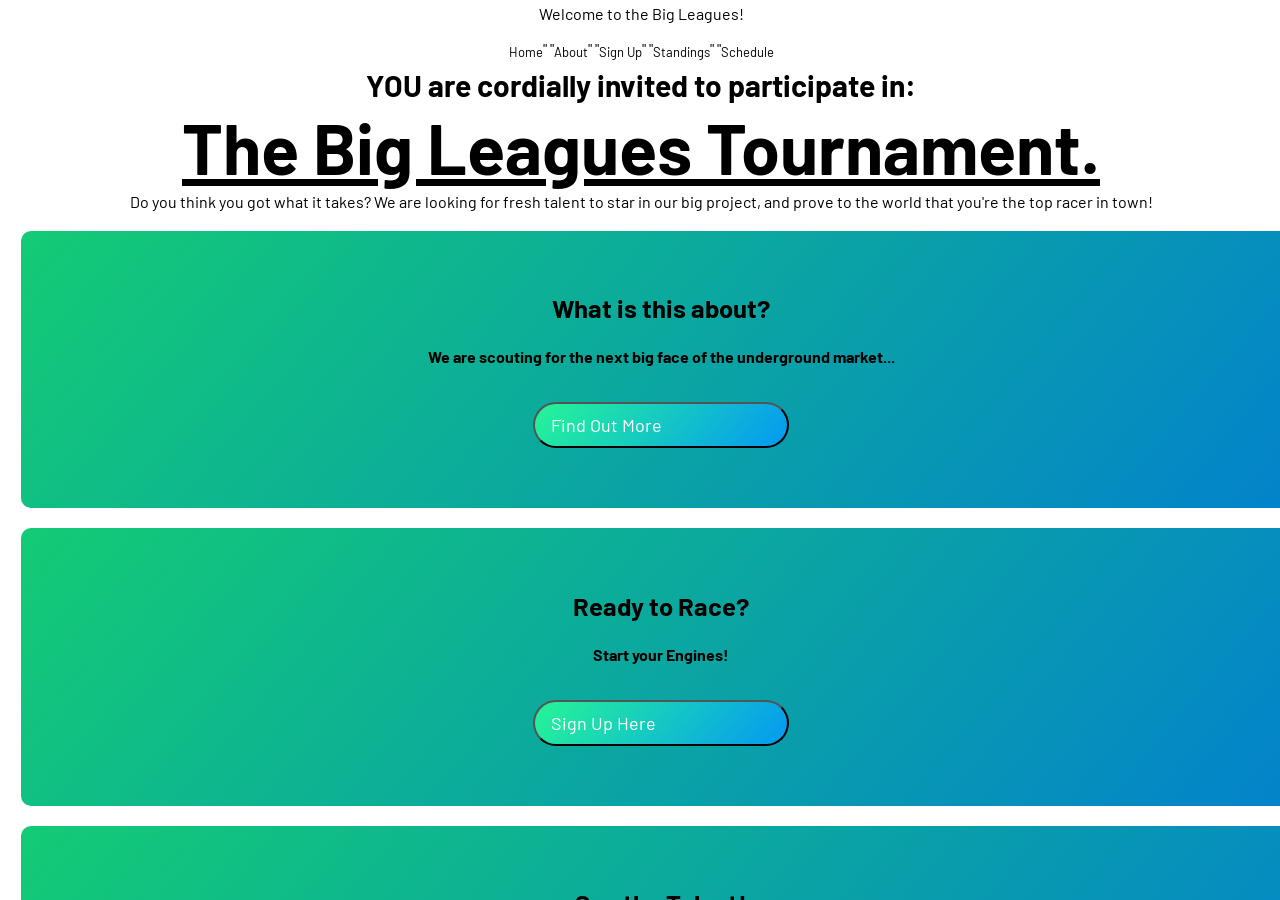
==== index.html @ 67b1db04 "Update index.html" ====
<!DOCTYPE html>
<html xmlns="http://www.w3.org/1999/xhtml" lang="en" dir="ltr" data-theme="dark">
<head>
<title>You've been invited!</title>
<meta charset="utf-8">
<meta name="viewport" content="width=device-width, initial-scale=1">
<meta name="author" content="Sebastian St. James">
<link rel="preconnect" href="https://fonts.googleapis.com">
<link rel="preconnect" href="https://fonts.gstatic.com" crossorigin>
<link rel="stylesheet" href="https://fonts.googleapis.com/css2?family=Barlow:wght@300;400;700&display=swap">
<link rel="stylesheet" href="style.css">
<link rel="stylesheet" href="components.css">
<link rel="stylesheet" href="layout.css">
</head>
<body>
<header>
<p>Welcome to the Big Leagues!</p>
<nav aria-label="main nav">
<a href="index.html" class="navLink active">Home </a>
"  "
<a href="about.html" class="navLink"> About </a>
"  "
<a href="signup.html" class="navLink"> Sign Up </a>
"  "
<a href="tournament.html" class="navLink"> Standings </a>
"  "
<a href="schedule.html" class="navLink"> Schedule </a>
</nav>
<main>
<section class="center">
<h3>YOU are cordially invited to participate in:</h3>
<h1>The Big Leagues Tournament.</h1>
<p>Do you think you got what it takes? We are looking for fresh talent to star in our big project, and prove to the world that you're the top racer in town!</p>
</section>
<section class="center">
<div class="buttonCardParent">
<div class="buttonCard">
<h2> What is this about? </h2>
<p> We are scouting for the next big face of the underground market...</p>
<button class="newPage" onclick="location.href='about.html'">Find Out More</button> 
</div>
<div class="buttonCard">
<h2> Ready to Race? </h2>
<p> Start your Engines! </p>
<button class="newPage" onclick="location.href='signup.html'">Sign Up Here</button>
</div>
<div class="buttonCard">
<h2> See the Talent! </h2>
<p> Scouting the competition? </p>
<button class="newPage" onclick="location.href='tournament.html'">TBA </button>
</div>
<div class="buttonCard">
<h2> Time to Shine! </h2>
<p> Find your time in the spotlight. </p>
<button class="newPage" onclick="location.href='schedule.html'">TBA </button>
</div>
</div>
</section>
<br>
</main>
</body>
</html>
---- style.css ----
:root {
	--color1: rgb(,,,);
	--color2: rgb(,,,);
	--color3: rgb(,,,);
}

html, body {
	margin: 0;
	padding: 0;
	min-height: 100vh;
}

body {
  background: linear-gradient(-45deg,#, #);
  display: flex;
  flex-direction: column;
  font-family: "Barlow";
  color: var(--color2);
  overflow-x: hidden;
}

nav {
  display: flex;
  justify-content: center;
}

.navLink {
  font-size: clamp(10px, 2vw, 13px);
  color: var(--color1);
  text-decoration: none;
  margin-top: clamp(2px, 1vw, 5px);
  margin-bottom: clamp(2px, 1vw, 5px);
  gap: clamp(7px, 2vw, 15px);
}

i, h1, h3 {
  color: var(--color1);
}

h1 {
  font-size: clamp(32px, 6vw, 70px);
  text-align: center;
  text-decoration: underline;
  margin: 2px;
  font-family: "Barlow";
}

h2, .playerBoxInfo {
  font-size: clamp(20px, 2vw, 30px);
}

h3 {
  font-size: clamp(18px, 3vw, 30px);
  margin: 2px;
}

h4 {
  font-size: clamp(14px, 2vw, 20px);
  line-height: clamp(20px, 2vw, 70px);
  margin: auto;
}

h5 {
  font-size: clamp(12px, 5vw, 20px);
  line-height: clamp(30px, 4vw, 40px);
  margin: auto;
}

a {
  text-decoration: none;
  font-size: 0;
}

li {
  font-size: clamp(14px, 2vw, 20px);
  line-height: clamp(20px, 2vw, 70px);
}

i {
  margin-right: 5px;
  margin-left: 5px;
}

summary {
  font-size: clamp(20px, 2vw, 30px);
  font-weight: bold;
  color: var(--color2);
  cursor: pointer;
  list-style-position: outside;
  padding-left: 0.5rem;
}
---- components.css ----
.buttonCardParent {
  display: flex;
  flex-wrap: wrap;
  justify-content: center;
  gap: clamp(10px, 2vw, 20px);
  margin: clamp(10px, 2vw, 20px);
  width: 100%;
}

.buttonCard {
  display: flex;
  flex-direction: column;
  padding: clamp(15px, 4vw, 40px);
  margin: 0;
  width: 100%;
  box-sizing: mainCard;
  align-items: center;
}

.buttonCard:hover {
  transform: scale(1.03);
  box-shadow: 0 4px 8px rgba(0, 0, 0, 0.2);
}

.buttonCard p, .buttonCard h2 {
  flex-grow: 1;
}

.newPage {
  display: flex;
  flex-direction: column;
  flex-wrap: wrap;
  background: linear-gradient(130deg, #26F596,  #0499F2);
  font-size: large;
  font-family: "Barlow";
  color: white;
  border-color: rgb(,,);
  border-radius: 145px;
  padding: 10px 16px;
  margin: clamp(10px, 2vw, 20px);
  width: clamp(150px, 20vw, 300px);
  transition: transform 0.4s ease, box-shadow 0.4s ease;
}

.newPage:hover {
  transform: scale(1.03);
  box-shadow: 0 4px 8px rgba(0, 0, 0, 0.2);
  cursor: pointer;
}

.subtext {
  margin: 0;
  font-size: 10px;
}

.center {
  text-align: center;
  justify-content: center;
  justify-items: center;
}

.mainCardParent {
  display: flex;
  flex-wrap: wrap;
  justify-content: space-evenly;

  gap: 20px;
  margin: 20px;
}

.mainCard {
  display: flex;
  flex-direction: column;
  align-items: center;
  text-align: center;

  padding: clamp(15px, 4vw, 40px);
}

.mainCard,.buttonCard,.equalCard {
  display: flex;
  flex-direction: column;
  font-weight: bold;
  background: linear-gradient(130deg,#13cb75,#0382cc);
  border-radius: 10px;
  border: 2px solid var(--borderColor1);
  color: var(--color2);
  transition: transform 0.4s ease, box-shadow 0.4s ease;
}

.equalCard {
  align-items: center;
  text-align: center;
  padding: clamp(15px, 4vw, 40px);
  width: clamp(300px, 30vw, 500px);
}

.generalButton {
  display: flex;
  flex-direction: column;
  font-weight: bold;
  font-size: clamp(14px, 2vw, 20px);
  background: linear-gradient(130deg,#13cb75, #0382cc);
  color: var(--color2);
  border-radius: 10px;
  border: 2px solid var(--borderColor1);
  transition: transform 0.4s ease, box-shadow 0.4s ease;
  margin: 15px;
  padding: clamp(15px, 4vw, 40px);
  gap: 0;
}

.generalButton:hover {
  transform: scale(1.03);
  box-shadow: 0 4px 8px rgba(0, 0, 0, 0.2);
}

.buttonIcon {
  color: var(--color2);
}

.buttonLink, .generalButton {
  text-decoration: none;
}

.buttonLink {
  display: flex;
  flex: 0 1 300px;
  max-width: 300px;
}

.form-label {
  margin-bottom: 0.5rem;
}

.form-input,
.form-textarea {
  padding: 0.5rem;
  border: 1px solid #e5e7eb;
  display: flex;
  height: 2.5rem;
  width: 100%;
  border-radius: 0.375rem;
  font-size: 0.875rem;
  line-height: 1.25rem;
}

.form-input::placeholder,
.form-textarea:focus-visible {
  color: #6b7280;
}

.form-input:focus-visible,
.form-textarea:focus-visible {
  outline: 2px solid #2563eb;
  outline-offset: 2px;
}
---- layout.css ----
main {
  flex: 1;
}

.container {
  width: 80%;
  margin: auto;
}

header {
  background-color: #;
  color: ;
  text-align: center;
  margin: auto;
  padding: 1px;
  border-bottom-left-radius: 40px;
  border-bottom-right-radius: 40px;
  position: fixed;
  top: 0;
  width: 100%;
  height: clamp(100px, 2vw, 500px);
  z-index: 999;
}

header p {
  margin-top: clamp(1px, 1vw, 3px);
}

.center {
  text-align: center;
  justify-content: center;
  justify-items: center;
}

.content {
  padding-top: 100px;
}
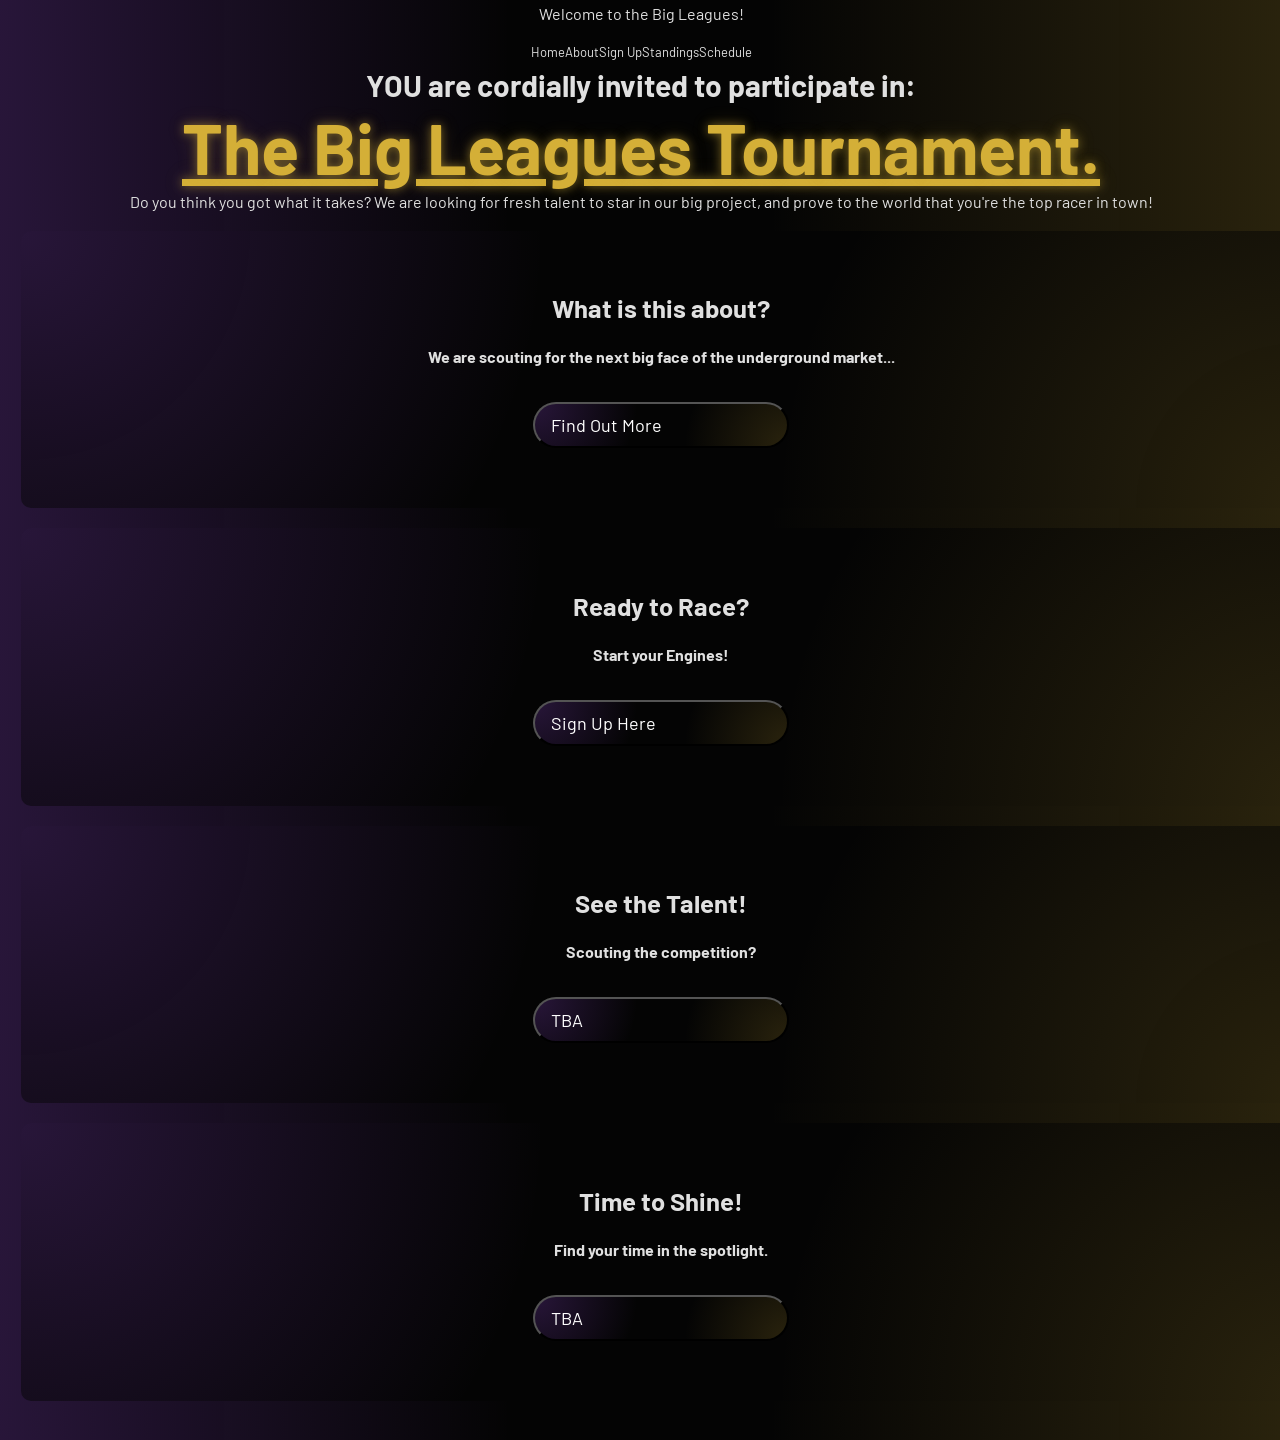
==== commit 5b921a8f: "Update index.html" ====
--- a/index.html
+++ b/index.html
@@ -17,13 +17,13 @@
 <p>Welcome to the Big Leagues!</p>
 <nav aria-label="main nav">
 <a href="index.html" class="navLink active">Home </a>
-"  "
+    
 <a href="about.html" class="navLink"> About </a>
-"  "
+    
 <a href="signup.html" class="navLink"> Sign Up </a>
-"  "
+    
 <a href="tournament.html" class="navLink"> Standings </a>
-"  "
+    
 <a href="schedule.html" class="navLink"> Schedule </a>
 </nav>
 <main>
--- a/style.css
+++ b/style.css
@@ -1,5 +1,5 @@
 :root {
-	--color1: rgb(,,,);
+	--color1: rgb(224, 224, 224);
 	--color2: rgb(,,,);
 	--color3: rgb(,,,);
 }
@@ -7,16 +7,15 @@
 html, body {
 	margin: 0;
 	padding: 0;
-	min-height: 100vh;
 }
 
 body {
-  background: linear-gradient(-45deg,#, #);
+  background: radial-gradient(circle at top left, rgba(168, 85, 247, 0.22), transparent 40%), radial-gradient(circle at bottom right, rgba(212, 175, 55, 0.18), transparent 40%), #040404;
+  color: white;
   display: flex;
   flex-direction: column;
   font-family: "Barlow";
-  color: var(--color2);
-  overflow-x: hidden;
+  color: var(--color1);
 }
 
 nav {
@@ -33,7 +32,7 @@
   gap: clamp(7px, 2vw, 15px);
 }
 
-i, h1, h3 {
+i, h3, h2, h4, h5, p {
   color: var(--color1);
 }
 
@@ -43,6 +42,8 @@
   text-decoration: underline;
   margin: 2px;
   font-family: "Barlow";
+  color: #d4af37;	
+  text-shadow: 0 0 10px rgba(212, 175, 55, 0.5), 0 0 20px rgba(212, 175, 55, 0.2);
 }
 
 h2, .playerBoxInfo {
--- a/components.css
+++ b/components.css
@@ -30,7 +30,7 @@
   display: flex;
   flex-direction: column;
   flex-wrap: wrap;
-  background: linear-gradient(130deg, #26F596,  #0499F2);
+  background: radial-gradient(circle at top left, rgba(168, 85, 247, 0.22), transparent 40%), radial-gradient(circle at bottom right, rgba(212, 175, 55, 0.18), transparent 40%), #040404;
   font-size: large;
   font-family: "Barlow";
   color: white;
@@ -76,16 +76,31 @@
 
   padding: clamp(15px, 4vw, 40px);
 }
+.buttonCard {
+   display: flex;
+  flex-direction: column;
+  font-weight: bold;
+  background: radial-gradient(circle at top left, rgba(168, 85, 247, 0.22), transparent 40%), radial-gradient(circle at bottom right, rgba(212, 175, 55, 0.18), transparent 40%), #040404;
+  border-radius: 10px;
+  border: 2px solid var #d4af37;
+  color: var(--color2);
+  transition: transform 0.4s ease, box-shadow 0.4s ease;
+}
 
-.mainCard,.buttonCard,.equalCard {
+
+.mainCard, .equalCard {
   display: flex;
   flex-direction: column;
   font-weight: bold;
-  background: linear-gradient(130deg,#13cb75,#0382cc);
+  background: radial-gradient(circle at top left, rgba(168, 85, 247, 0.22), transparent 40%), radial-gradient(circle at bottom right, rgba(212, 175, 55, 0.18), transparent 40%), #040404;
   border-radius: 10px;
-  border: 2px solid var(--borderColor1);
+  border: 2px solid var(--color1);
   color: var(--color2);
   transition: transform 0.4s ease, box-shadow 0.4s ease;
+}
+
+.buttonCard, {
+  border: 2px solid var #d4af37;
 }
 
 .equalCard {
@@ -100,10 +115,10 @@
   flex-direction: column;
   font-weight: bold;
   font-size: clamp(14px, 2vw, 20px);
-  background: linear-gradient(130deg,#13cb75, #0382cc);
+  background: radial-gradient(circle at top left, rgba(168, 85, 247, 0.22), transparent 40%), radial-gradient(circle at bottom right, rgba(212, 175, 55, 0.18), transparent 40%), #040404;
   color: var(--color2);
   border-radius: 10px;
-  border: 2px solid var(--borderColor1);
+  border: 2px solid var(--color1);
   transition: transform 0.4s ease, box-shadow 0.4s ease;
   margin: 15px;
   padding: clamp(15px, 4vw, 40px);
--- a/layout.css
+++ b/layout.css
@@ -11,15 +11,13 @@
   background-color: #;
   color: ;
   text-align: center;
-  margin: auto;
   padding: 1px;
   border-bottom-left-radius: 40px;
   border-bottom-right-radius: 40px;
-  position: fixed;
+  position: static;
   top: 0;
   width: 100%;
-  height: clamp(100px, 2vw, 500px);
-  z-index: 999;
+  height: clamp(1px, 1vw, 3px);
 }
 
 header p {
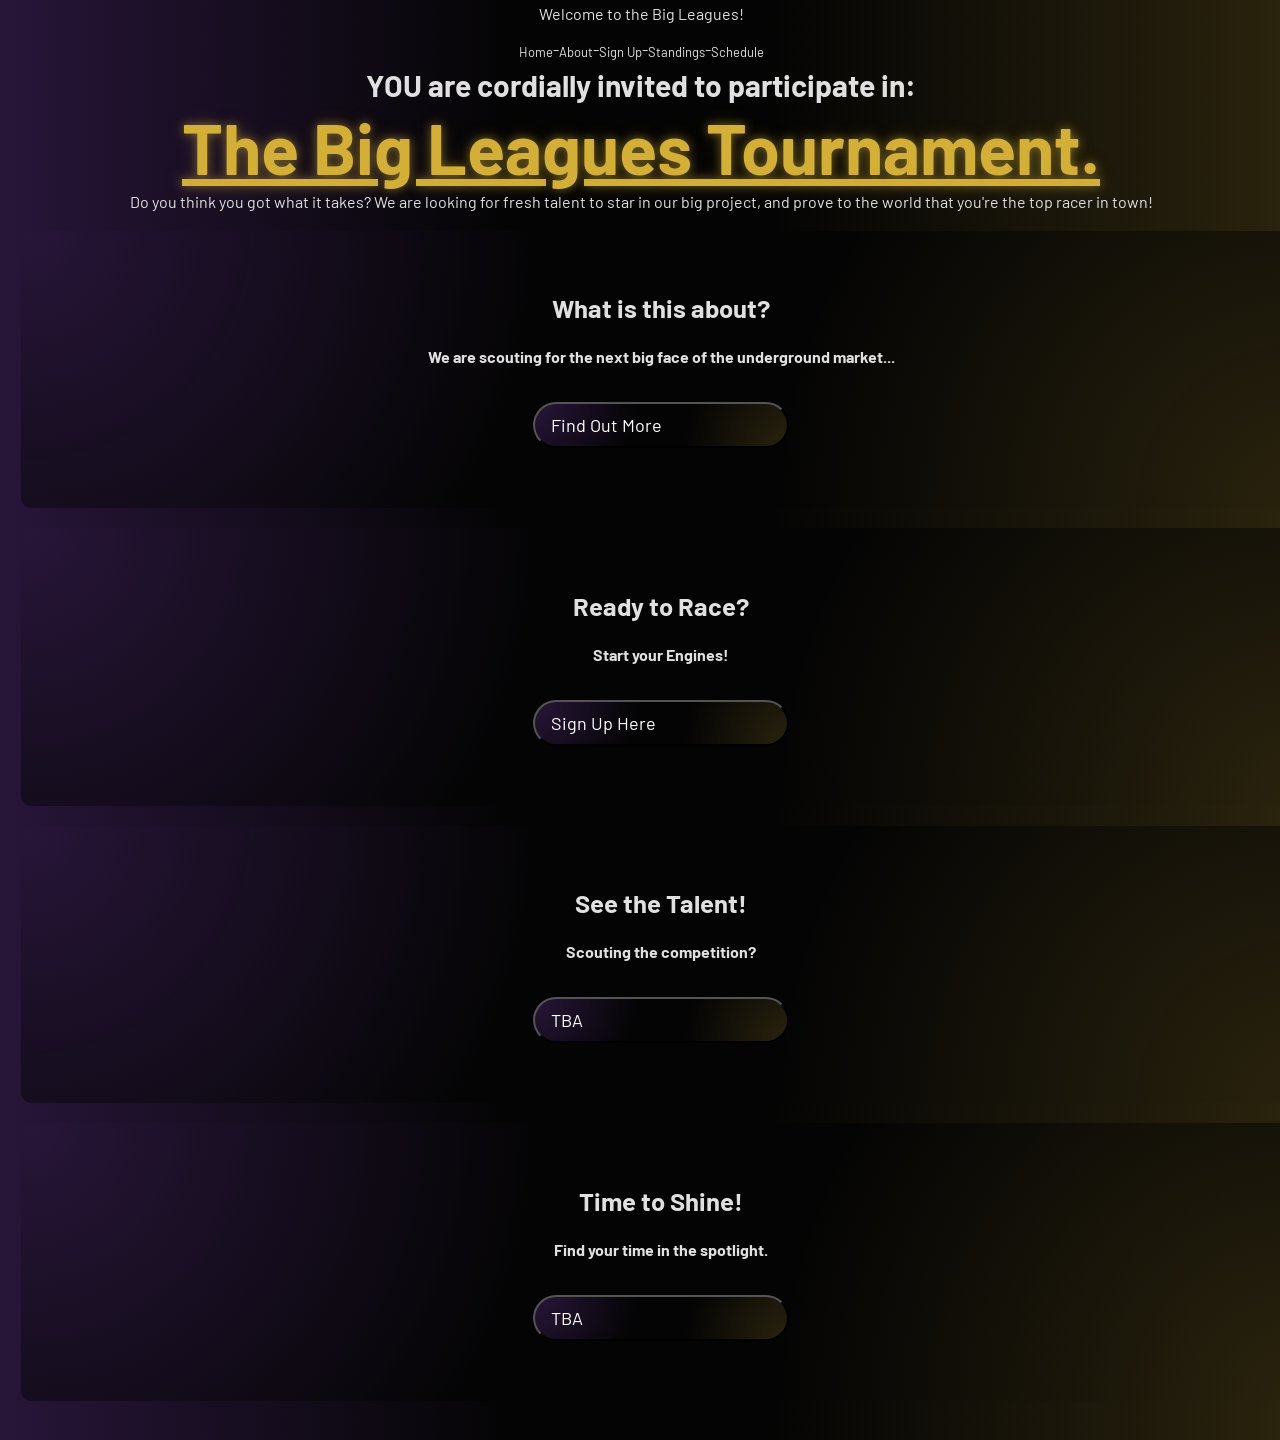
==== commit baca9c45: "Update index.html" ====
--- a/index.html
+++ b/index.html
@@ -17,13 +17,13 @@
 <p>Welcome to the Big Leagues!</p>
 <nav aria-label="main nav">
 <a href="index.html" class="navLink active">Home </a>
-    
+  -  
 <a href="about.html" class="navLink"> About </a>
-    
+  -  
 <a href="signup.html" class="navLink"> Sign Up </a>
-    
+  -  
 <a href="tournament.html" class="navLink"> Standings </a>
-    
+  -  
 <a href="schedule.html" class="navLink"> Schedule </a>
 </nav>
 <main>
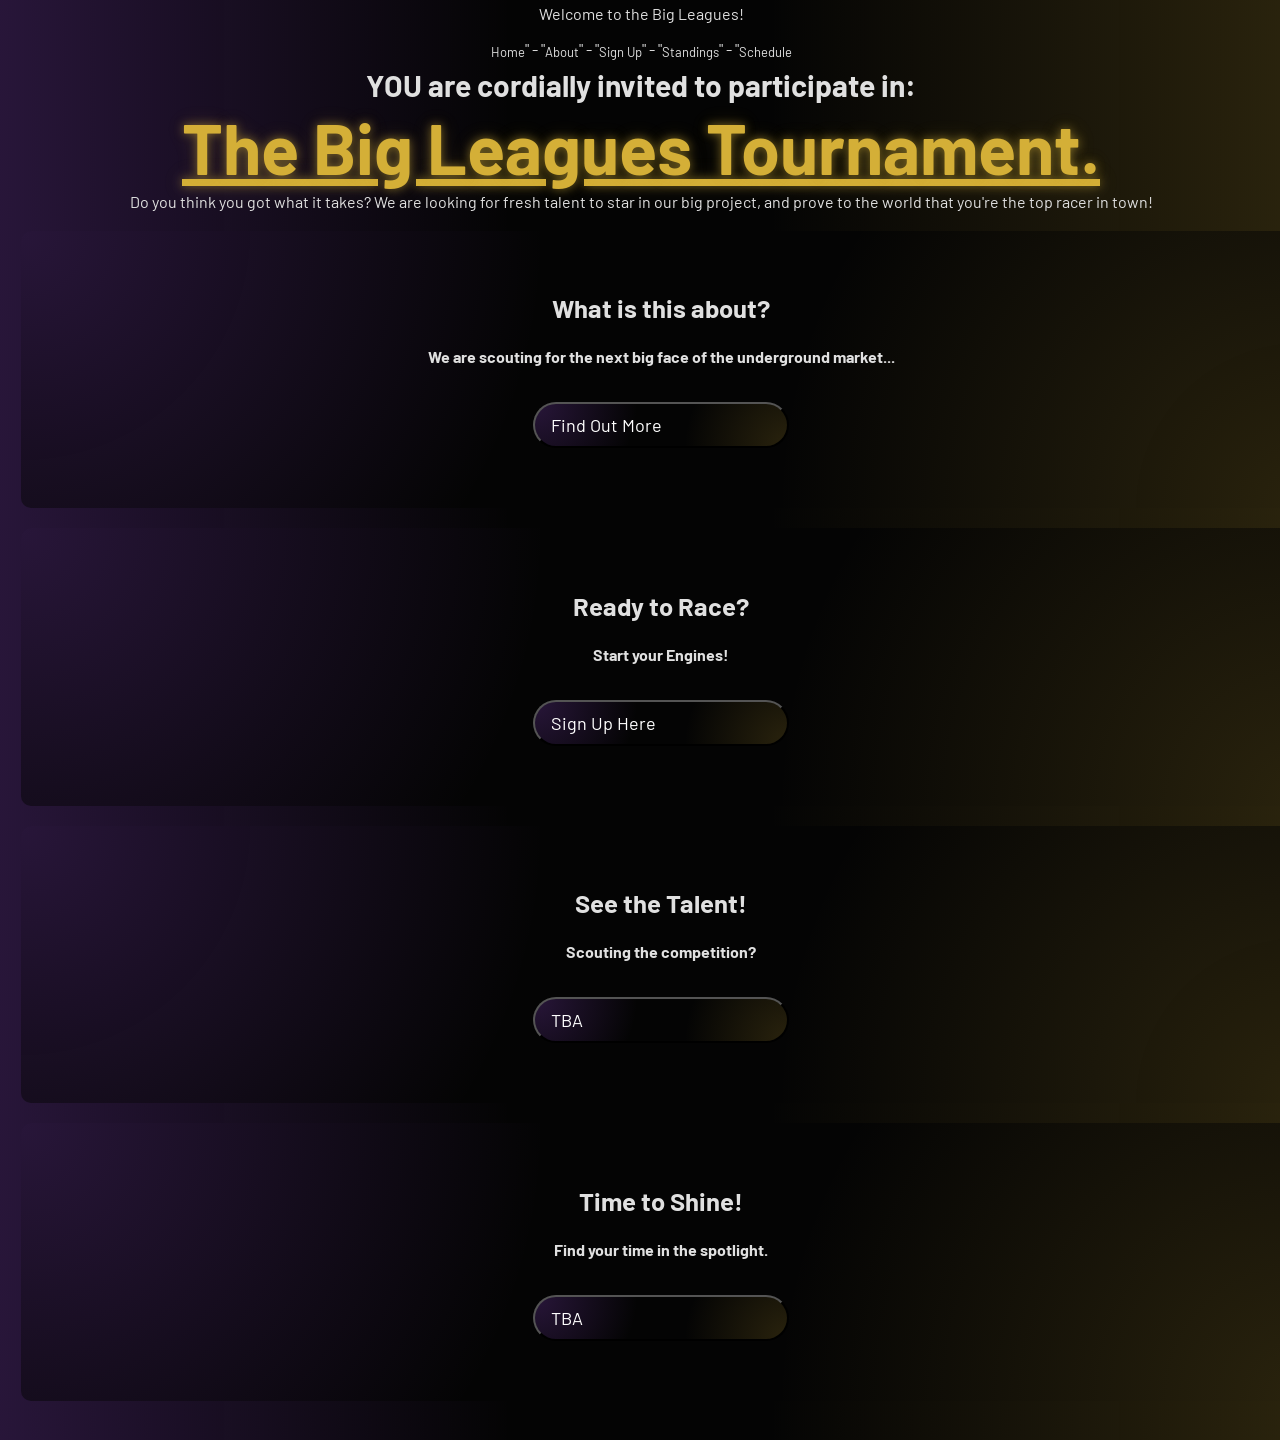
==== commit 3d52809e: "Update index.html" ====
--- a/index.html
+++ b/index.html
@@ -17,13 +17,13 @@
 <p>Welcome to the Big Leagues!</p>
 <nav aria-label="main nav">
 <a href="index.html" class="navLink active">Home </a>
-  -  
+"  -  "
 <a href="about.html" class="navLink"> About </a>
-  -  
+"  -  "
 <a href="signup.html" class="navLink"> Sign Up </a>
-  -  
+"  -  "
 <a href="tournament.html" class="navLink"> Standings </a>
-  -  
+"  -  "
 <a href="schedule.html" class="navLink"> Schedule </a>
 </nav>
 <main>
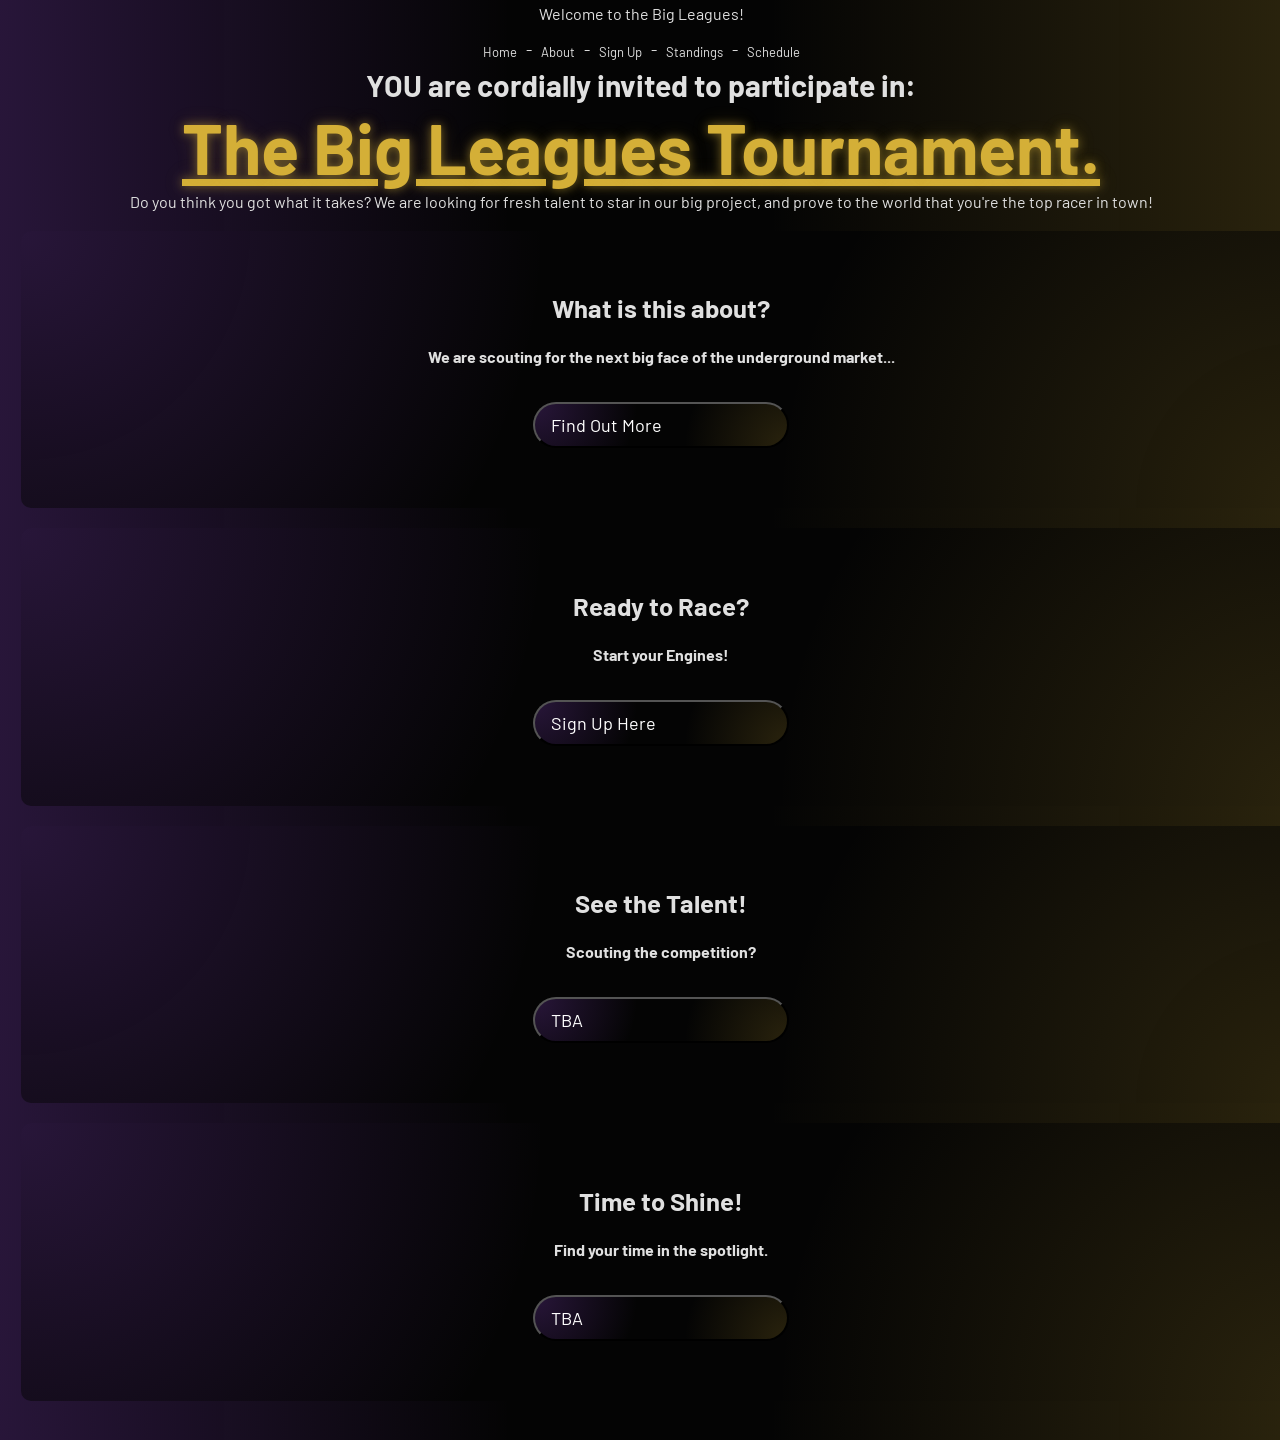
==== commit a66de4c2: "Update index.html" ====
--- a/index.html
+++ b/index.html
@@ -17,13 +17,13 @@
 <p>Welcome to the Big Leagues!</p>
 <nav aria-label="main nav">
 <a href="index.html" class="navLink active">Home </a>
-"  -  "
+&nbsp;&nbsp; - &nbsp;&nbsp;
 <a href="about.html" class="navLink"> About </a>
-"  -  "
+&nbsp;&nbsp; - &nbsp;&nbsp;
 <a href="signup.html" class="navLink"> Sign Up </a>
-"  -  "
+&nbsp;&nbsp; - &nbsp;&nbsp;
 <a href="tournament.html" class="navLink"> Standings </a>
-"  -  "
+&nbsp;&nbsp; - &nbsp;&nbsp;
 <a href="schedule.html" class="navLink"> Schedule </a>
 </nav>
 <main>
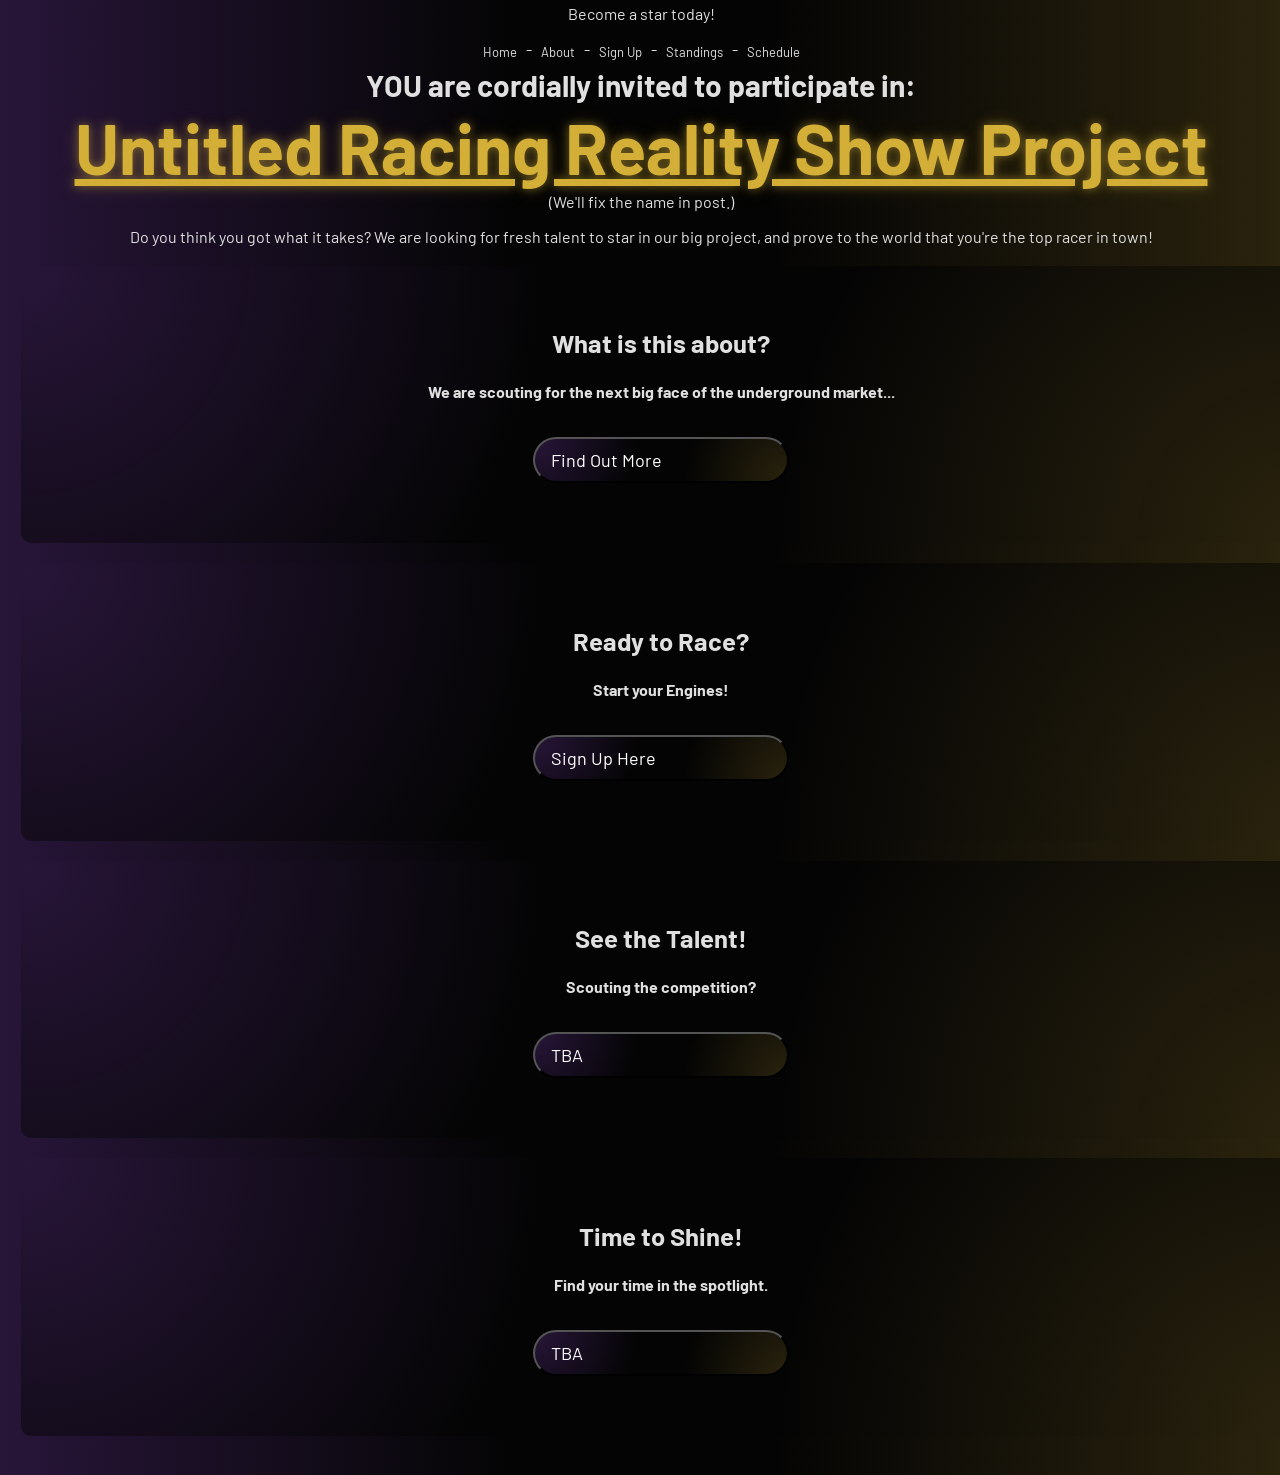
==== commit 8a30ed0a: "Update index.html" ====
--- a/index.html
+++ b/index.html
@@ -14,7 +14,7 @@
 </head>
 <body>
 <header>
-<p>Welcome to the Big Leagues!</p>
+<p>Become a star today!</p>
 <nav aria-label="main nav">
 <a href="index.html" class="navLink active">Home </a>
 &nbsp;&nbsp; - &nbsp;&nbsp;
@@ -22,14 +22,15 @@
 &nbsp;&nbsp; - &nbsp;&nbsp;
 <a href="signup.html" class="navLink"> Sign Up </a>
 &nbsp;&nbsp; - &nbsp;&nbsp;
-<a href="tournament.html" class="navLink"> Standings </a>
+<a href="comingsoon.html" class="navLink"> Standings </a>
 &nbsp;&nbsp; - &nbsp;&nbsp;
-<a href="schedule.html" class="navLink"> Schedule </a>
+<a href="comingsoon.html" class="navLink"> Schedule </a>
 </nav>
 <main>
 <section class="center">
 <h3>YOU are cordially invited to participate in:</h3>
-<h1>The Big Leagues Tournament.</h1>
+<h1>Untitled Racing Reality Show Project</h1>
+<p>(We'll fix the name in post.)</p>
 <p>Do you think you got what it takes? We are looking for fresh talent to star in our big project, and prove to the world that you're the top racer in town!</p>
 </section>
 <section class="center">
@@ -47,12 +48,12 @@
 <div class="buttonCard">
 <h2> See the Talent! </h2>
 <p> Scouting the competition? </p>
-<button class="newPage" onclick="location.href='tournament.html'">TBA </button>
+<button class="newPage" onclick="location.href='comingsoon.html'">TBA </button>
 </div>
 <div class="buttonCard">
 <h2> Time to Shine! </h2>
 <p> Find your time in the spotlight. </p>
-<button class="newPage" onclick="location.href='schedule.html'">TBA </button>
+<button class="newPage" onclick="location.href='comingsoon.html'">TBA </button>
 </div>
 </div>
 </section>
